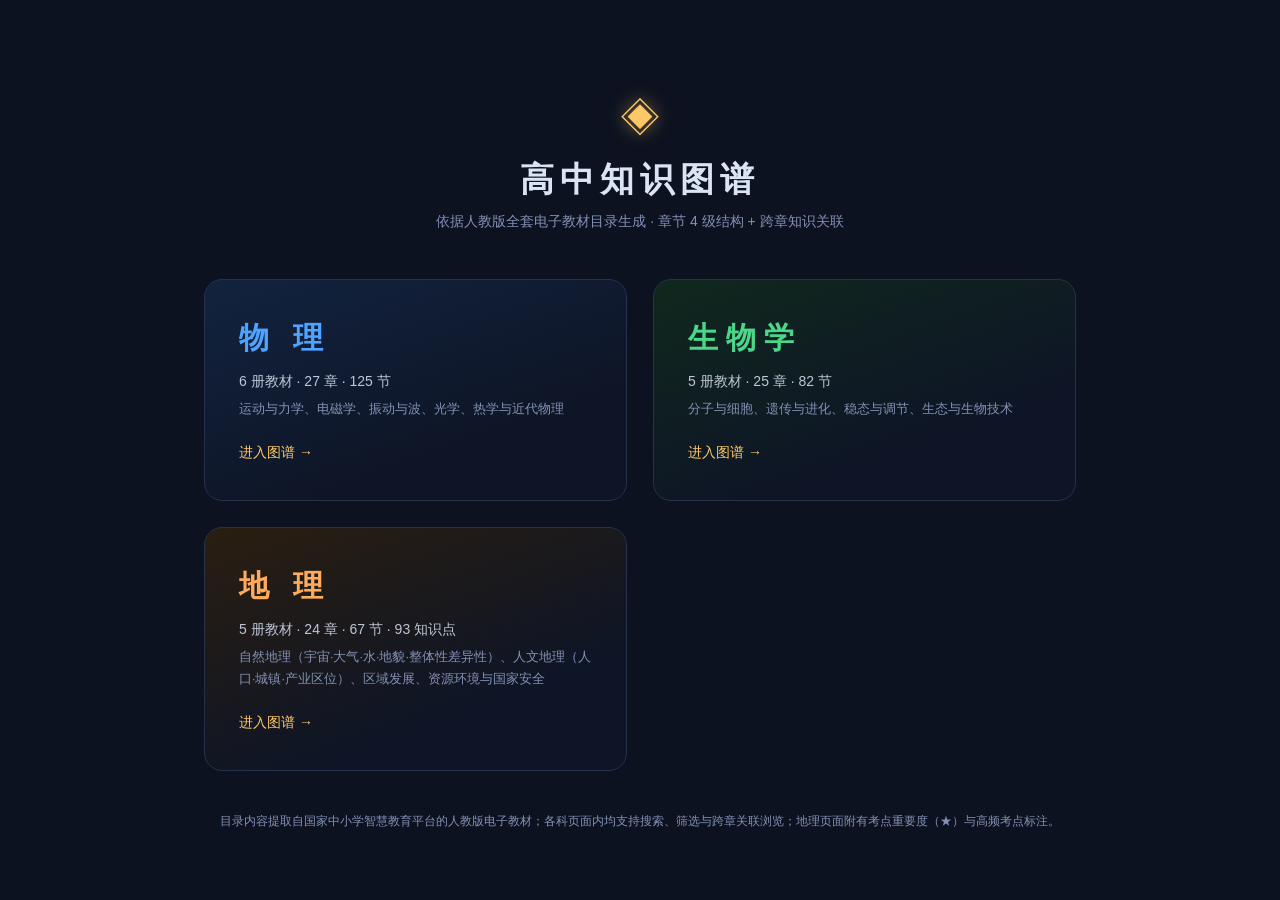
==== index.html @ 3e2f4640 "高中知识图谱（人教版）：物理·生物学·地理 三科网页版交互图谱 - 总览页 + 三科独立图谱页（Canvas 力导向布局，无外部依赖） - 教材目录树 4 级结构 + 跨章知识关联 - 知识点：释义、" ====
<!DOCTYPE html>
<html lang="zh-CN">
<head>
<meta charset="UTF-8">
<meta name="viewport" content="width=device-width, initial-scale=1.0">
<title>高中知识图谱 | 物理 · 生物学 · 地理（人教版全套）</title>
<link rel="stylesheet" href="style.css">
</head>
<body class="hub">
<div class="hub-wrap">
  <div class="hub-head">
    <span class="logo">◈</span>
    <h1>高中知识图谱</h1>
    <p>依据人教版全套电子教材目录生成 · 章节 4 级结构 + 跨章知识关联</p>
  </div>
  <div class="hub-grid">
    <a class="hub-card physics" href="physics.html">
      <div class="subject">物 理</div>
      <div class="nums">6 册教材 · 27 章 · 125 节</div>
      <div class="desc">运动与力学、电磁学、振动与波、光学、热学与近代物理</div>
      <span class="go">进入图谱 →</span>
    </a>
    <a class="hub-card biology" href="biology.html">
      <div class="subject">生物学</div>
      <div class="nums">5 册教材 · 25 章 · 82 节</div>
      <div class="desc">分子与细胞、遗传与进化、稳态与调节、生态与生物技术</div>
      <span class="go">进入图谱 →</span>
    </a>
    <a class="hub-card geo" href="geo.html">
      <div class="subject">地 理</div>
      <div class="nums">5 册教材 · 24 章 · 67 节 · 93 知识点</div>
      <div class="desc">自然地理（宇宙·大气·水·地貌·整体性差异性）、人文地理（人口·城镇·产业区位）、区域发展、资源环境与国家安全</div>
      <span class="go">进入图谱 →</span>
    </a>
  </div>
  <p class="hub-tip">目录内容提取自国家中小学智慧教育平台的人教版电子教材；各科页面内均支持搜索、筛选与跨章关联浏览；地理页面附有考点重要度（★）与高频考点标注。</p>
</div>
</body>
</html>
---- style.css ----
/* ===== 高中物理·生物学 知识图谱 ===== */
:root {
  --bg: #0d1220;
  --bg-soft: #141b2e;
  --panel: #101728cc;
  --line: #26314d;
  --text: #dbe4f5;
  --muted: #8291b4;
  --phy: #4da3ff;
  --phy-deep: #1f6fd0;
  --bio: #4cd68a;
  --geo: #ffab5e;
  --bio-deep: #1f9e5e;
  --accent: #ffc866;
  --danger: #ff7a88;
}
* { box-sizing: border-box; margin: 0; padding: 0; }
html, body { height: 100%; }
body {
  font-family: "PingFang SC", "Hiragino Sans GB", "Microsoft YaHei", "Noto Sans SC", sans-serif;
  background: var(--bg);
  color: var(--text);
  overflow: hidden;
  display: flex;
  flex-direction: column;
}

/* ===== 顶栏 ===== */
#topbar {
  display: flex; align-items: center; gap: 18px;
  padding: 10px 18px;
  background: linear-gradient(180deg, #131b30, #101627);
  border-bottom: 1px solid var(--line);
  z-index: 20; flex-wrap: wrap;
}
.brand { display: flex; align-items: center; gap: 10px; }
.brand .logo { font-size: 26px; color: var(--accent); text-shadow: 0 0 14px #ffc86688; }
.brand h1 { font-size: 17px; font-weight: 700; letter-spacing: 1px; }
.brand p { font-size: 11px; color: var(--muted); }
.searchbox { flex: 1; min-width: 220px; display: flex; align-items: center; gap: 8px; max-width: 460px; }
#search {
  flex: 1; padding: 8px 12px; border-radius: 8px;
  border: 1px solid var(--line); outline: none;
  background: #0b111f; color: var(--text); font-size: 13px;
}
#search:focus { border-color: var(--phy); box-shadow: 0 0 0 2px #4da3ff33; }
#searchCount { font-size: 11px; color: var(--muted); white-space: nowrap; }
#subjectTabs { display: flex; gap: 6px; }
.tab {
  padding: 7px 16px; border-radius: 999px; cursor: pointer;
  border: 1px solid var(--line); background: transparent; color: var(--muted);
  font-size: 13px; transition: all .15s;
}
.tab:hover { color: var(--text); }
.tab.active { background: var(--accent); border-color: var(--accent); color: #1a1405; font-weight: 600; }

/* ===== 布局 ===== */
#layout { flex: 1; display: flex; min-height: 0; }
#sidebar {
  width: 292px; flex-shrink: 0; overflow-y: auto;
  background: #0e1526; border-right: 1px solid var(--line);
  padding: 12px; display: flex; flex-direction: column; gap: 12px;
}
#sidebar::-webkit-scrollbar { width: 8px; }
#sidebar::-webkit-scrollbar-thumb { background: #26314d; border-radius: 4px; }
.panel {
  background: var(--bg-soft); border: 1px solid var(--line);
  border-radius: 10px; padding: 12px;
}
.panel h2 { font-size: 12px; color: var(--muted); font-weight: 600; letter-spacing: 2px; margin-bottom: 10px; }
.muted { color: var(--muted); font-size: 12px; line-height: 1.6; }

/* 图例 */
#legend { display: flex; flex-direction: column; gap: 6px; font-size: 12px; }
#legend .row { display: flex; align-items: center; gap: 8px; }
#legend .dot { width: 12px; height: 12px; border-radius: 50%; flex-shrink: 0; }
#legend .crossline { color: var(--accent); }
#legend .swatch { display: inline-block; width: 22px; height: 0; border-top: 2px dashed var(--accent); }

/* 教材列表 */
#bookList { display: flex; flex-direction: column; gap: 6px; }
.book-item { border: 1px solid var(--line); border-radius: 8px; overflow: hidden; }
.book-head {
  display: flex; align-items: center; gap: 8px; padding: 8px 10px;
  cursor: pointer; user-select: none; font-size: 13px; background: #0b111f;
}
.book-head:hover { background: #101a30; }
.book-head .chip { width: 9px; height: 9px; border-radius: 50%; flex-shrink: 0; }
.book-head .eye { margin-left: auto; color: var(--muted); font-size: 12px; padding: 2px 4px; border-radius: 4px; }
.book-head .eye:hover { background: #26314d; color: var(--text); }
.book-head.off { opacity: .38; }
.chapters { display: none; padding: 4px 6px 8px 24px; }
.book-item.open .chapters { display: block; }
.ch-item {
  padding: 3px 6px; font-size: 12px; color: var(--muted);
  cursor: pointer; border-radius: 5px; line-height: 1.5;
}
.ch-item:hover { color: var(--text); background: #18233c; }
.ch-item .sec { color: #66748f; }
.ch-item .num { color: #55648166; font-size: 11px; margin-right: 4px; }

/* 控制按钮 */
.controls { display: flex; gap: 8px; }
.controls button {
  flex: 1; padding: 8px 4px; border-radius: 8px; cursor: pointer;
  border: 1px solid var(--line); background: #0b111f; color: var(--text); font-size: 12px;
}
.controls button:hover { border-color: var(--accent); color: var(--accent); }

/* ===== 图区 ===== */
#stage { flex: 1; position: relative; min-width: 0; }
#graph { position: absolute; inset: 0; width: 100%; height: 100%; cursor: grab; }
#graph.dragging { cursor: grabbing; }

#hoverTip {
  position: absolute; pointer-events: none; z-index: 15;
  background: #0b111fee; border: 1px solid var(--line); border-radius: 8px;
  padding: 6px 10px; font-size: 12px; max-width: 260px; line-height: 1.5;
  box-shadow: 0 6px 18px #00000066;
}
#hoverTip .t2 { color: var(--muted); font-size: 11px; }
.hidden { display: none !important; }

/* 详情面板 */
#detail {
  position: absolute; top: 14px; right: 14px; width: 300px; max-height: calc(100% - 28px);
  overflow-y: auto; z-index: 16;
  background: #0e1526f2; border: 1px solid var(--line); border-radius: 12px;
  padding: 16px; box-shadow: 0 10px 32px #00000080;
}
#detail::-webkit-scrollbar { width: 8px; }
#detail::-webkit-scrollbar-thumb { background: #26314d; border-radius: 4px; }
#detailClose {
  position: absolute; top: 10px; right: 10px; background: none; border: none;
  color: var(--muted); font-size: 14px; cursor: pointer; padding: 4px 6px; border-radius: 6px;
}
#detailClose:hover { color: var(--danger); background: #1a2338; }
#detailBody h3 { font-size: 16px; margin: 2px 26px 6px 0; line-height: 1.45; }
#detailBody .crumb { font-size: 11px; color: var(--muted); margin-bottom: 10px; line-height: 1.7; }
#detailBody .tag {
  display: inline-block; font-size: 11px; padding: 2px 9px; border-radius: 999px;
  border: 1px solid var(--line); color: var(--muted); margin: 0 6px 6px 0;
}
#detailBody h4 { font-size: 12px; color: var(--muted); letter-spacing: 1px; margin: 14px 0 6px; }
#detailBody ul { list-style: none; }
#detailBody li {
  font-size: 12.5px; padding: 5px 8px; border-radius: 6px; cursor: pointer; line-height: 1.5;
}
#detailBody li:hover { background: #18233c; }
#detailBody .linknote { color: var(--muted); font-size: 11.5px; }
#detailBody .kind {
  display: inline-block; min-width: 34px; text-align: center; margin-right: 7px;
  font-size: 10.5px; color: var(--accent); border: 1px solid #ffc86655; border-radius: 4px; padding: 1px 4px;
}
#detailBody .kpt {
  display: inline-block; min-width: 30px; text-align: center; margin-right: 7px;
  font-size: 10.5px; border: 1px solid; border-radius: 4px; padding: 1px 5px;
}
#detailBody .kptext {
  font-size: 13px; line-height: 1.75; color: #cdd9f0;
  background: #0b111f; border: 1px solid var(--line); border-left: 3px solid var(--accent);
  border-radius: 8px; padding: 10px 12px; margin: 4px 0 4px;
}
#detailBody .kpderive {
  background: #0b111f; border: 1px solid var(--line); border-left: 3px solid #b18cff;
  border-radius: 8px; padding: 8px 12px; margin: 4px 0;
}
#detailBody .kpderive .dstep { font-size: 12.5px; line-height: 1.8; color: #cdd9f0; }
#detailBody .kpderive .darr { color: #b18cff; margin-right: 8px; font-size: 11px; }
#detailBody .kpimg { margin: 8px 0; }
#detailBody .kpimg svg {
  width: 100%; height: auto; display: block;
  background: #0b111f; border: 1px solid var(--line); border-radius: 8px;
}
#detailBody .kpexample {
  background: #0b111f; border: 1px solid var(--line); border-left: 3px solid #7ee0a3;
  border-radius: 8px; padding: 8px 12px; margin: 4px 0; font-size: 12.5px; line-height: 1.7;
}
#detailBody .kpexample .q { color: #cdd9f0; }
#detailBody .kpexample summary { cursor: pointer; color: #7ee0a3; margin-top: 6px; font-size: 12px; user-select: none; }
#detailBody .kpexample .a { margin-top: 6px; color: #b6eccd; }
#detailBody .kpwrong {
  background: #2a1420; border: 1px solid #ff7a8844; border-left: 3px solid #ff7a88;
  border-radius: 8px; padding: 8px 12px; margin: 4px 0;
  font-size: 12.5px; line-height: 1.7; color: #ffd6dc;
}

#detailBody .kpimp {
  color: #ffc866; font-size: 14px; letter-spacing: 2px;
  padding: 6px 10px; background: #ffc86614; border-radius: 8px;
}
#detailBody .kpimp .hot {
  font-size: 12px; letter-spacing: 0; color: #ffc866;
  border: 1px solid #ffc86666; border-radius: 10px; padding: 1px 8px;
}
#detailBody .kpexam {
  padding: 8px 10px; background: #ffc86614; border-left: 3px solid #ffc866;
  border-radius: 0 8px 8px 0; line-height: 1.7; font-size: 13px;
}
#legend .dmark { display: inline-block; width: 8px; height: 8px; transform: rotate(45deg); flex-shrink: 0; }
#legend .swatch { display: inline-block; width: 20px; height: 0; flex-shrink: 0; }
#detailBody .focusbtn {
  margin-top: 12px; width: 100%; padding: 8px; border-radius: 8px; cursor: pointer;
  border: 1px solid var(--accent); color: var(--accent); background: transparent; font-size: 13px;
}
#detailBody .focusbtn:hover { background: #ffc86618; }

@media (max-width: 860px) {
  #sidebar { display: none; }
  #detail { width: min(300px, calc(100vw - 28px)); }
}

/* ===== 顶部科目导航（独立科目页） ===== */
.subnav { display: flex; gap: 8px; }
.subnav a {
  color: var(--muted); text-decoration: none; font-size: 13px;
  padding: 7px 16px; border: 1px solid var(--line); border-radius: 999px;
  transition: all .15s;
}
.subnav a:hover { color: var(--text); border-color: #4a5a80; }
.subnav a.current { background: var(--accent); border-color: var(--accent); color: #1a1405; font-weight: 600; }
.brand .logo.phy { color: var(--phy); text-shadow: 0 0 14px #4da3ff88; }
.brand .logo.bio { color: var(--bio); text-shadow: 0 0 14px #4cd68a88; }
.brand .logo.geo { color: var(--geo); text-shadow: 0 0 14px #ffab5e88; }

/* ===== 总览入口页 ===== */
body.hub { overflow: auto; }
.hub-wrap { max-width: 920px; margin: 0 auto; padding: 10vh 24px 40px; }
.hub-head { text-align: center; margin-bottom: 48px; }
.hub-head .logo { font-size: 40px; color: var(--accent); text-shadow: 0 0 18px #ffc86688; }
.hub-head h1 { font-size: 34px; letter-spacing: 6px; margin: 12px 0 10px; }
.hub-head p { color: var(--muted); font-size: 14px; }
.hub-grid { display: grid; grid-template-columns: 1fr 1fr; gap: 26px; }
.hub-card {
  display: block; text-decoration: none; border-radius: 18px; padding: 38px 34px;
  border: 1px solid var(--line); color: var(--text);
  transition: transform .16s ease, box-shadow .16s ease, border-color .16s ease;
}
.hub-card:hover { transform: translateY(-5px); }
.hub-card.physics { background: linear-gradient(160deg, #12233f, #0e1526 70%); }
.hub-card.physics:hover { border-color: var(--phy); box-shadow: 0 14px 44px #4da3ff22; }
.hub-card.biology { background: linear-gradient(160deg, #10281d, #0e1526 70%); }
.hub-card.biology:hover { border-color: var(--bio); box-shadow: 0 14px 44px #4cd68a22; }
.hub-card.geo { background: linear-gradient(160deg, #2a1e10, #0e1526 70%); }
.hub-card.geo:hover { border-color: var(--geo); box-shadow: 0 14px 44px #ffab5e22; }
.hub-card .subject { font-size: 30px; font-weight: 700; letter-spacing: 8px; }
.hub-card.physics .subject { color: var(--phy); }
.hub-card.biology .subject { color: var(--bio); }
.hub-card.geo .subject { color: var(--geo); }
.hub-card .nums { margin-top: 14px; font-size: 14px; color: var(--text); opacity: .85; }
.hub-card .desc { margin-top: 8px; font-size: 12.5px; color: var(--muted); line-height: 1.7; }
.hub-card .go { display: inline-block; margin-top: 24px; color: var(--accent); font-size: 14px; }
.hub-tip { margin-top: 40px; text-align: center; color: var(--muted); font-size: 12px; line-height: 1.8; }
@media (max-width: 720px) { .hub-grid { grid-template-columns: 1fr; } .hub-wrap { padding-top: 6vh; } }
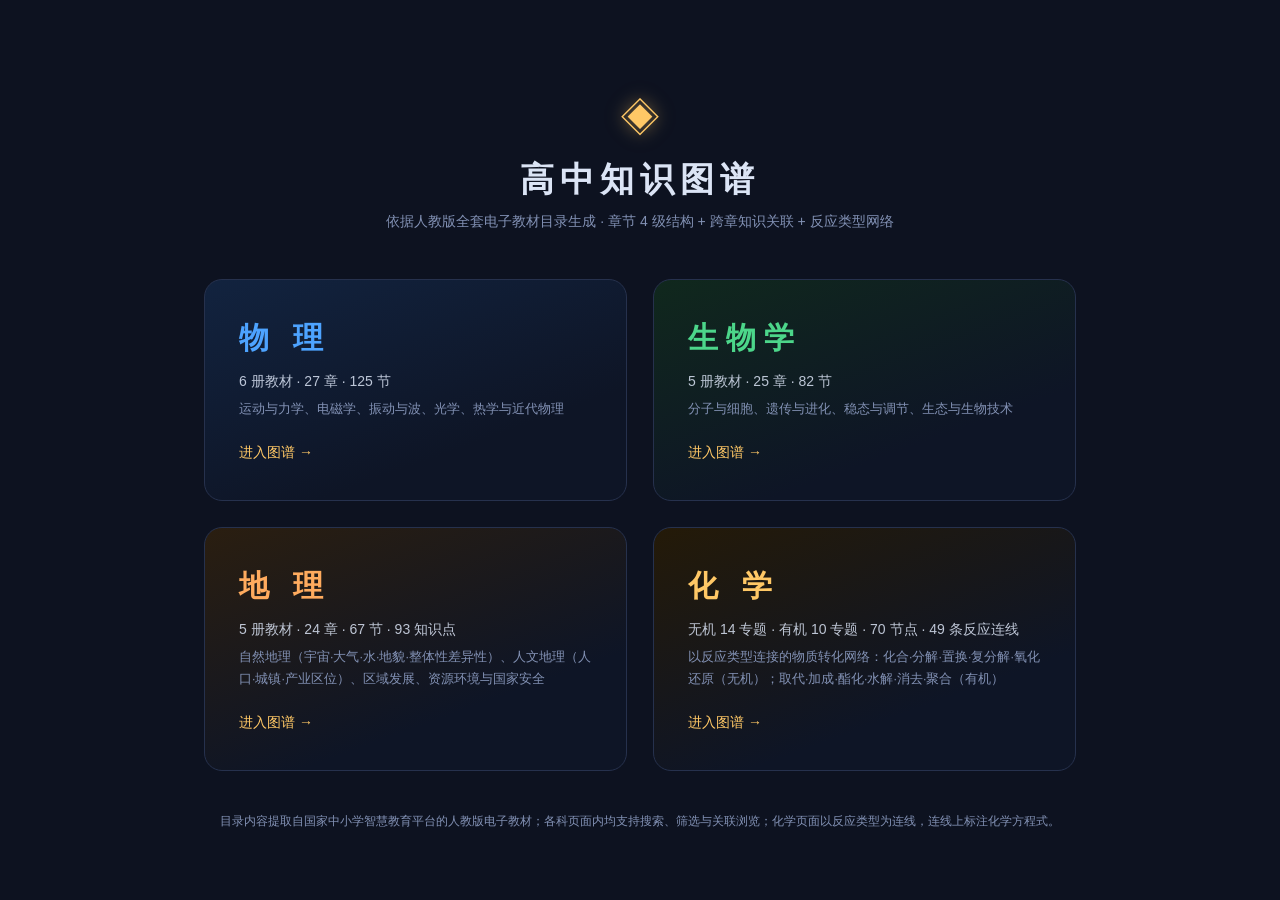
==== commit 35ddb4d2: "新增化学模块：无机/有机分支，以反应类型连接的交互图谱 - chem.html / chem.js：24 个专题（无机12+有机10）、65 个物质与概念节点、46 条带化学方程式的反应连线 - ap" ====
--- a/index.html
+++ b/index.html
@@ -3,7 +3,7 @@
 <head>
 <meta charset="UTF-8">
 <meta name="viewport" content="width=device-width, initial-scale=1.0">
-<title>高中知识图谱 | 物理 · 生物学 · 地理（人教版全套）</title>
+<title>高中知识图谱 | 物理 · 生物学 · 地理 · 化学（人教版全套）</title>
 <link rel="stylesheet" href="style.css">
 </head>
 <body class="hub">
@@ -11,7 +11,7 @@
   <div class="hub-head">
     <span class="logo">◈</span>
     <h1>高中知识图谱</h1>
-    <p>依据人教版全套电子教材目录生成 · 章节 4 级结构 + 跨章知识关联</p>
+    <p>依据人教版全套电子教材目录生成 · 章节 4 级结构 + 跨章知识关联 + 反应类型网络</p>
   </div>
   <div class="hub-grid">
     <a class="hub-card physics" href="physics.html">
@@ -32,8 +32,14 @@
       <div class="desc">自然地理（宇宙·大气·水·地貌·整体性差异性）、人文地理（人口·城镇·产业区位）、区域发展、资源环境与国家安全</div>
       <span class="go">进入图谱 →</span>
     </a>
+    <a class="hub-card chem" href="chem.html">
+      <div class="subject">化 学</div>
+      <div class="nums">无机 14 专题 · 有机 10 专题 · 70 节点 · 49 条反应连线</div>
+      <div class="desc">以反应类型连接的物质转化网络：化合·分解·置换·复分解·氧化还原（无机）；取代·加成·酯化·水解·消去·聚合（有机）</div>
+      <span class="go">进入图谱 →</span>
+    </a>
   </div>
-  <p class="hub-tip">目录内容提取自国家中小学智慧教育平台的人教版电子教材；各科页面内均支持搜索、筛选与跨章关联浏览；地理页面附有考点重要度（★）与高频考点标注。</p>
+  <p class="hub-tip">目录内容提取自国家中小学智慧教育平台的人教版电子教材；各科页面内均支持搜索、筛选与关联浏览；化学页面以反应类型为连线，连线上标注化学方程式。</p>
 </div>
 </body>
 </html>
--- a/style.css
+++ b/style.css
@@ -222,6 +222,7 @@
 .brand .logo.phy { color: var(--phy); text-shadow: 0 0 14px #4da3ff88; }
 .brand .logo.bio { color: var(--bio); text-shadow: 0 0 14px #4cd68a88; }
 .brand .logo.geo { color: var(--geo); text-shadow: 0 0 14px #ffab5e88; }
+.brand .logo.chem { color: var(--accent); text-shadow: 0 0 14px #ffc86688; }
 
 /* ===== 总览入口页 ===== */
 body.hub { overflow: auto; }
@@ -243,10 +244,13 @@
 .hub-card.biology:hover { border-color: var(--bio); box-shadow: 0 14px 44px #4cd68a22; }
 .hub-card.geo { background: linear-gradient(160deg, #2a1e10, #0e1526 70%); }
 .hub-card.geo:hover { border-color: var(--geo); box-shadow: 0 14px 44px #ffab5e22; }
+.hub-card.chem { background: linear-gradient(160deg, #241a08, #0e1526 70%); }
+.hub-card.chem:hover { border-color: var(--accent); box-shadow: 0 14px 44px #ffc86622; }
 .hub-card .subject { font-size: 30px; font-weight: 700; letter-spacing: 8px; }
 .hub-card.physics .subject { color: var(--phy); }
 .hub-card.biology .subject { color: var(--bio); }
 .hub-card.geo .subject { color: var(--geo); }
+.hub-card.chem .subject { color: var(--accent); }
 .hub-card .nums { margin-top: 14px; font-size: 14px; color: var(--text); opacity: .85; }
 .hub-card .desc { margin-top: 8px; font-size: 12.5px; color: var(--muted); line-height: 1.7; }
 .hub-card .go { display: inline-block; margin-top: 24px; color: var(--accent); font-size: 14px; }
